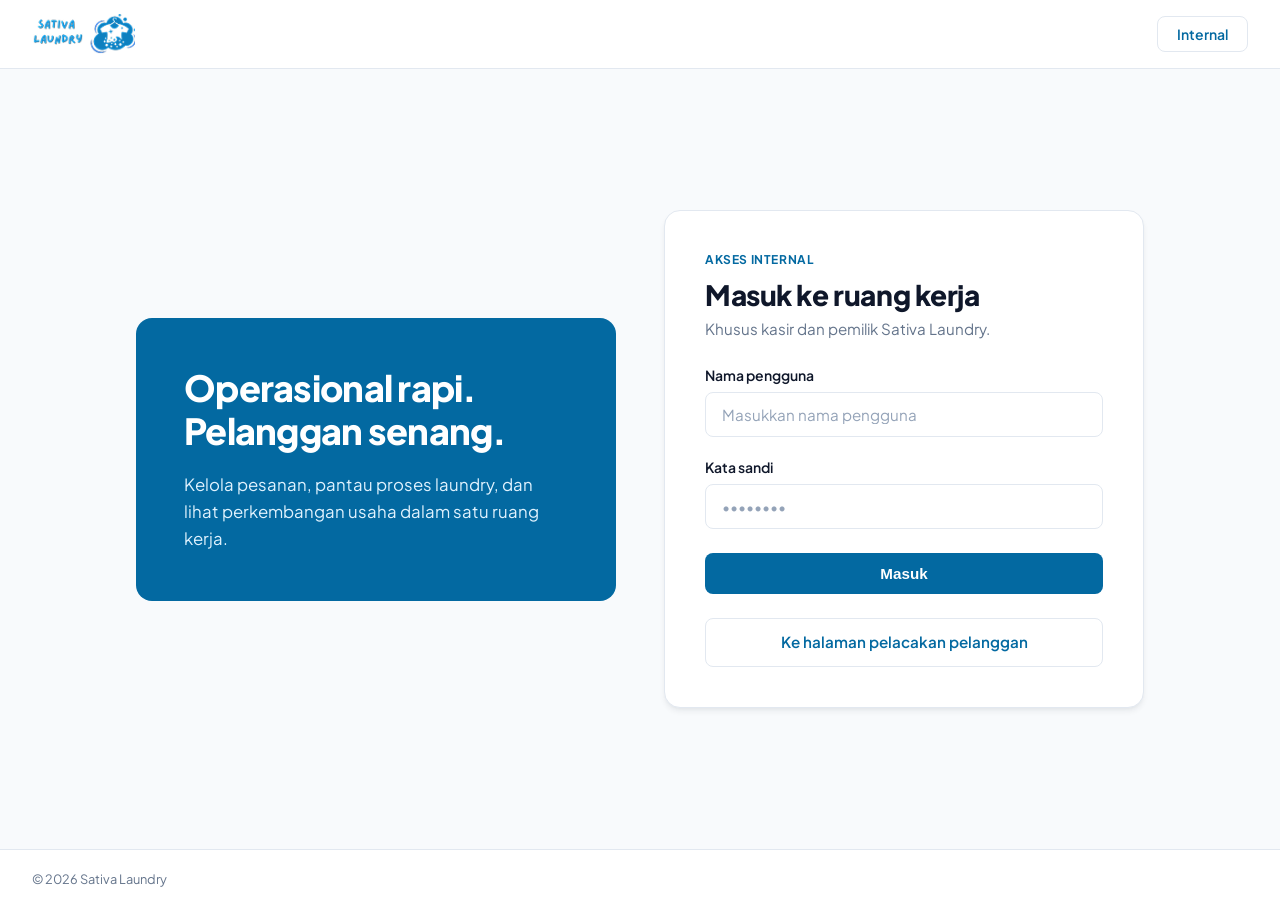
==== login.html @ 6f138ba1 "feat : Pegawai" ====
<!DOCTYPE html>
<html lang="id">
<head>
  <meta charset="UTF-8">
  <meta name="viewport" content="width=device-width, initial-scale=1.0">
  <title>Masuk ke Ruang Kerja - Sativa Laundry</title>
  <link rel="stylesheet" href="assets/css/style.css">
  <link rel="stylesheet" href="assets/css/login.css">
</head>
<body>
  <header class="app-header">
    <a href="login.html" class="brand-container">
      <img src="assets/img/Logo.png" alt="Sativa Laundry Logo" class="brand-logo">
    </a>
    <span class="user-pill-badge" tabindex="0">Internal</span>
  </header>

  <main class="login-page-container">
    <section class="login-hero-card" aria-hidden="true">
      <h1 class="login-hero-title">Operasional rapi. Pelanggan senang.</h1>
      <p class="login-hero-text">
        Kelola pesanan, pantau proses laundry, dan lihat perkembangan usaha dalam satu ruang kerja.
      </p>
    </section>

    <section class="login-card-form">
      <span class="login-badge-pill">AKSES INTERNAL</span>
      <h2 style="font-size: 1.75rem; font-weight: 800; margin-bottom: 0.35rem; color: var(--slate-900);">Masuk ke ruang kerja</h2>
      <p class="text-secondary" style="font-size: 0.95rem; margin-bottom: 1.5rem;">Khusus kasir dan pemilik Sativa Laundry.</p>

      <form id="loginForm" autocomplete="off" novalidate>
        <div class="form-group">
          <label for="usernameInput" class="form-label">Nama pengguna</label>
          <input 
            type="text" 
            id="usernameInput" 
            class="form-input" 
            placeholder="Masukkan nama pengguna" 
            required
            aria-describedby="loginErrorMsg"
          >
        </div>

        <div class="form-group" style="margin-bottom: 1.5rem;">
          <label for="passwordInput" class="form-label">Kata sandi</label>
          <input 
            type="password" 
            id="passwordInput" 
            class="form-input" 
            placeholder="••••••••" 
            required
            aria-describedby="loginErrorMsg"
          >
        </div>

        <button type="submit" id="btnLogin" class="btn btn-blue btn-block">
          Masuk
        </button>

        <div id="loginErrorMsg" class="form-error-msg" style="display: none; text-align: left; margin: 1rem 0 0.5rem;" role="alert">
          Pesan Gagal : nama pengguna atau kata sandi tidak sesuai.
        </div>

        <div style="margin-top: 1.5rem;">
          <a href="#" id="btnPelanggan" class="btn btn-white btn-block" style="border: 1px solid var(--color-border-subtle); color: var(--sky-700);">
            Ke halaman pelacakan pelanggan
          </a>
        </div>
      </form>
    </section>
  </main>

  <footer class="app-footer">
    © 2026 Sativa Laundry
  </footer>

  <script src="assets/js/store.js"></script>
  <script src="assets/js/auth.js"></script>
  <script>
    document.addEventListener('DOMContentLoaded', () => {
      const loginForm = document.getElementById('loginForm');
      const usernameInput = document.getElementById('usernameInput');
      const passwordInput = document.getElementById('passwordInput');
      const errorMsg = document.getElementById('loginErrorMsg');
      const btnPelanggan = document.getElementById('btnPelanggan');

      [usernameInput, passwordInput].forEach(input => {
        input.addEventListener('input', () => {
          errorMsg.style.display = 'none';
        });
      });

      function handleLogin() {
        const username = usernameInput.value;
        const password = passwordInput.value;

        const result = window.sativaAuth.login(username, password);
        if (result.success) {
          window.location.href = result.redirect;
        } else {
          errorMsg.textContent = result.message;
          errorMsg.style.display = 'block';
        }
      }

      loginForm.addEventListener('submit', (e) => {
        e.preventDefault();
        handleLogin();
      });

      btnPelanggan.addEventListener('click', (e) => {
        e.preventDefault();
        alert('Menuju ke halaman pelacakan pelanggan (Lacak Laundry publik).');
      });
    });
  </script>
</body>
</html>
---- assets/css/style.css ----
@import url('https://fonts.googleapis.com/css2?family=Plus+Jakarta+Sans:wght@400;500;600;700;800&display=swap');

:root {
  --neutral-white: #FFFFFF;

  --slate-50: #F8FAFC;
  --slate-200: #E2E8F0;
  --slate-500: #64748B;
  --slate-900: #0F172A;

  --sky-700: #0369A1;
  --sky-800: #075985;
  --sky-900: #0C4A6E;

  --green-700: #15803D;
  --amber-700: #B45309;
  --red-700: #B91C1C;

  --color-bg-canvas: #F8FAFC;
  --color-bg-surface: #FFFFFF;

  --color-text-primary: #0F172A;
  --color-text-secondary: #64748B;
  --color-text-on-accent: #FFFFFF;

  --color-focus-ring: #0369A1;

  --color-border-default: #64748B;
  --color-border-subtle: #E2E8F0;

  --color-status-success: #15803D;
  --color-status-warning: #B45309;
  --color-status-danger: #B91C1C;

  --btn-white-bg-primary: #FFFFFF;
  --btn-white-bg-hover: #F8FAFC;
  --btn-white-bg-active: #0C4A6E;
  --btn-white-bg-disable: #E2E8F0;

  --btn-blue-bg-primary: #0369A1;
  --btn-blue-bg-hover: #075985;
  --btn-blue-bg-active: #0C4A6E;
  --btn-blue-bg-disable: #E2E8F0;

  --radius-sm: 6px;
  --radius-md: 8px;
  --radius-lg: 12px;
  --radius-xl: 16px;
  --radius-2xl: 20px;
  --radius-pill: 9999px;

  --shadow-sm: 0 1px 2px 0 rgba(15, 23, 42, 0.05);
  --shadow-md: 0 4px 6px -1px rgba(15, 23, 42, 0.07), 0 2px 4px -2px rgba(15, 23, 42, 0.05);
  --shadow-lg: 0 10px 15px -3px rgba(15, 23, 42, 0.08), 0 4px 6px -4px rgba(15, 23, 42, 0.03);
  --shadow-modal: 0 20px 25px -5px rgba(15, 23, 42, 0.15), 0 8px 10px -6px rgba(15, 23, 42, 0.1);
}

*, *::before, *::after {
  box-sizing: border-box;
  margin: 0;
  padding: 0;
}

body {
  font-family: 'Plus Jakarta Sans', -apple-system, BlinkMacSystemFont, 'Segoe UI', Roboto, Helvetica, Arial, sans-serif;
  background-color: var(--color-bg-canvas);
  color: var(--color-text-primary);
  line-height: 1.5;
  -webkit-font-smoothing: antialiased;
  -moz-osx-font-smoothing: grayscale;
  min-height: 100vh;
  display: flex;
  flex-direction: column;
}

h1, h2, h3, h4, h5, h6 {
  color: var(--color-text-primary);
  font-weight: 700;
  line-height: 1.25;
}

h1 {
  font-size: 2rem;
  letter-spacing: -0.02em;
}

h2 {
  font-size: 1.5rem;
  letter-spacing: -0.015em;
}

h3 {
  font-size: 1.2rem;
}

.text-secondary {
  color: var(--color-text-secondary);
}

.text-success {
  color: var(--color-status-success);
}

.text-warning {
  color: var(--color-status-warning);
}

.text-danger {
  color: var(--color-status-danger);
}

.text-primary-blue {
  color: var(--sky-700);
}

.btn {
  display: inline-flex;
  align-items: center;
  justify-content: center;
  gap: 0.5rem;
  padding: 0.75rem 1.25rem;
  font-size: 0.95rem;
  font-weight: 600;
  border-radius: var(--radius-md);
  cursor: pointer;
  text-decoration: none;
  transition: all 0.15s ease-in-out;
  user-select: none;
  border: none;
  outline: none;
  text-align: center;
}

.btn:focus-visible {
  outline: 2px solid var(--color-focus-ring);
  outline-offset: 2px;
}

.btn-blue {
  background-color: var(--btn-blue-bg-primary);
  color: var(--color-text-on-accent);
  border: none;
}

.btn-blue:hover:not(:disabled) {
  background-color: var(--btn-blue-bg-hover);
  color: var(--color-text-on-accent);
}

.btn-blue:active:not(:disabled) {
  background-color: var(--btn-blue-bg-active);
  color: var(--color-text-on-accent);
}

.btn-blue:disabled,
.btn-blue.disabled {
  background-color: var(--btn-blue-bg-disable);
  color: var(--color-text-secondary);
  cursor: not-allowed;
}

.btn-white {
  background-color: var(--btn-white-bg-primary);
  color: var(--sky-700);
  border: 1px solid var(--color-border-default);
}

.btn-white:hover:not(:disabled) {
  background-color: var(--btn-white-bg-hover);
  color: var(--sky-700);
  border: 1px solid var(--sky-700);
}

.btn-white:active:not(:disabled) {
  background-color: var(--btn-white-bg-active);
  color: var(--color-text-on-accent);
  border: 1px solid transparent;
}

.btn-white:disabled,
.btn-white.disabled {
  background-color: var(--btn-white-bg-disable);
  color: var(--color-text-secondary);
  border: 1px solid transparent;
  cursor: not-allowed;
}

.btn-block {
  width: 100%;
}

.form-group {
  margin-bottom: 1.25rem;
}

.form-label {
  display: block;
  font-size: 0.875rem;
  font-weight: 600;
  color: var(--color-text-primary);
  margin-bottom: 0.375rem;
}

.form-label .required {
  color: var(--red-700);
  margin-left: 2px;
}

.form-input,
.form-select,
.form-textarea {
  width: 100%;
  padding: 0.75rem 1rem;
  font-size: 0.95rem;
  font-family: inherit;
  color: var(--color-text-primary);
  background-color: var(--color-bg-surface);
  border: 1px solid var(--color-border-subtle);
  border-radius: var(--radius-md);
  outline: none;
  transition: border-color 0.15s ease-in-out, box-shadow 0.15s ease-in-out;
}

.form-select {
  appearance: none;
  -webkit-appearance: none;
  -moz-appearance: none;
  background-image: url("data:image/svg+xml,%3Csvg xmlns='http://www.w3.org/2000/svg' width='16' height='16' viewBox='0 0 24 24' fill='none' stroke='%230F172A' stroke-width='2' stroke-linecap='round' stroke-linejoin='round'%3E%3Cpolyline points='6 9 12 15 18 9'%3E%3C/polyline%3E%3C/svg%3E");
  background-repeat: no-repeat;
  background-position: right 0.85rem center;
  background-size: 16px 16px;
  padding-right: 2.25rem;
  cursor: pointer;
}

.form-input:focus,
.form-select:focus,
.form-textarea:focus {
  border-color: var(--color-focus-ring);
  outline: 2px solid var(--color-focus-ring);
  outline-offset: 1px;
}

.form-input::placeholder,
.form-textarea::placeholder {
  color: #94A3B8;
}

.form-helper {
  font-size: 0.8rem;
  color: var(--color-text-secondary);
  margin-top: 0.35rem;
}

.form-error-msg {
  font-size: 0.875rem;
  color: var(--red-700);
  margin-top: 0.5rem;
  font-weight: 500;
}

.badge-status {
  display: inline-flex;
  align-items: center;
  gap: 0.35rem;
  padding: 0.3rem 0.75rem;
  border-radius: var(--radius-sm);
  font-size: 0.8rem;
  font-weight: 600;
  line-height: 1.2;
}

.badge-diterima {
  background-color: var(--sky-700);
  color: #FFFFFF;
}

.badge-dicuci,
.badge-disetrika {
  background-color: var(--amber-700);
  color: #FFFFFF;
}

.badge-selesai {
  background-color: var(--green-700);
  color: #FFFFFF;
}

.badge-diambil {
  background-color: var(--slate-500);
  color: #FFFFFF;
}

.app-header {
  background-color: var(--color-bg-surface);
  border-bottom: 1px solid var(--color-border-subtle);
  padding: 0.875rem 2rem;
  display: flex;
  align-items: center;
  justify-content: space-between;
  position: sticky;
  top: 0;
  z-index: 40;
}

.brand-container {
  display: flex;
  align-items: center;
  gap: 0.75rem;
  text-decoration: none;
}

.brand-logo {
  height: 40px;
  width: auto;
  object-fit: contain;
}

.user-pill-badge {
  display: inline-flex;
  align-items: center;
  padding: 0.4rem 1.2rem;
  border: 1px solid var(--color-border-subtle);
  border-radius: var(--radius-md);
  font-size: 0.875rem;
  font-weight: 600;
  color: var(--sky-700);
  background: var(--neutral-white);
  cursor: pointer;
  transition: all 0.15s ease;
}

.user-pill-badge:hover {
  background-color: var(--slate-50);
  border-color: var(--sky-700);
}

.modal-overlay {
  position: fixed;
  inset: 0;
  background-color: rgba(15, 23, 42, 0.45);
  backdrop-filter: blur(2px);
  display: flex;
  align-items: center;
  justify-content: center;
  padding: 1.5rem;
  z-index: 100;
  opacity: 0;
  visibility: hidden;
  transition: opacity 0.2s ease, visibility 0.2s ease;
}

.modal-overlay.active {
  opacity: 1;
  visibility: visible;
}

.modal-dialog {
  background-color: #FFFFFF;
  border-radius: 24px;
  width: 100%;
  max-width: 420px;
  padding: 2rem 1.75rem 1.75rem;
  box-shadow: var(--shadow-modal);
  transform: scale(0.95);
  transition: transform 0.2s cubic-bezier(0.16, 1, 0.3, 1);
  text-align: left;
}

.modal-overlay.active .modal-dialog {
  transform: scale(1);
}

.modal-tag {
  font-size: 0.8rem;
  font-weight: 700;
  color: var(--green-700);
  letter-spacing: 0.06em;
  text-transform: uppercase;
  margin-bottom: 0.5rem;
}

.modal-title {
  font-size: 1.5rem;
  font-weight: 800;
  color: var(--slate-900);
  line-height: 1.25;
  margin-bottom: 0.75rem;
}

.modal-desc {
  font-size: 0.95rem;
  color: var(--slate-500);
  line-height: 1.55;
  margin-bottom: 1.5rem;
}

.app-footer {
  text-align: left;
  padding: 1.25rem 2rem;
  font-size: 0.8rem;
  color: var(--slate-500);
  border-top: 1px solid var(--color-border-subtle);
  background-color: var(--color-bg-surface);
  margin-top: auto;
}
---- assets/css/login.css ----
.login-page-container {
  display: flex;
  align-items: center;
  justify-content: center;
  min-height: calc(100vh - 70px - 50px);
  padding: 2rem;
  gap: 3rem;
}

.login-hero-card {
  background-color: var(--sky-700);
  color: #FFFFFF;
  border-radius: var(--radius-xl);
  padding: 3rem;
  max-width: 480px;
  display: flex;
  flex-direction: column;
  justify-content: center;
}

.login-hero-title {
  font-size: 2.25rem;
  font-weight: 800;
  line-height: 1.2;
  margin-bottom: 1.25rem;
  color: #FFFFFF;
}

.login-hero-text {
  font-size: 1.05rem;
  line-height: 1.6;
  color: #E0F2FE;
}

.login-card-form {
  background: var(--color-bg-surface);
  border: 1px solid var(--color-border-subtle);
  border-radius: var(--radius-xl);
  padding: 2.5rem;
  width: 100%;
  max-width: 480px;
  box-shadow: var(--shadow-md);
}

.login-badge-pill {
  font-size: 0.75rem;
  font-weight: 700;
  letter-spacing: 0.05em;
  color: var(--sky-700);
  text-transform: uppercase;
  margin-bottom: 0.5rem;
  display: block;
}

@media (max-width: 1023px) {
  .login-page-container {
    padding: 1.5rem;
    gap: 0;
  }

  .login-hero-card {
    display: none !important;
  }

  .login-card-form {
    max-width: 100%;
    padding: 2rem;
  }
}

@media (max-width: 767px) {
  .login-page-container {
    padding: 1rem;
  }

  .login-hero-card {
    display: none !important;
  }

  .login-card-form {
    padding: 1.5rem 1.25rem;
    box-shadow: none;
    border: none;
    background: transparent;
  }
}
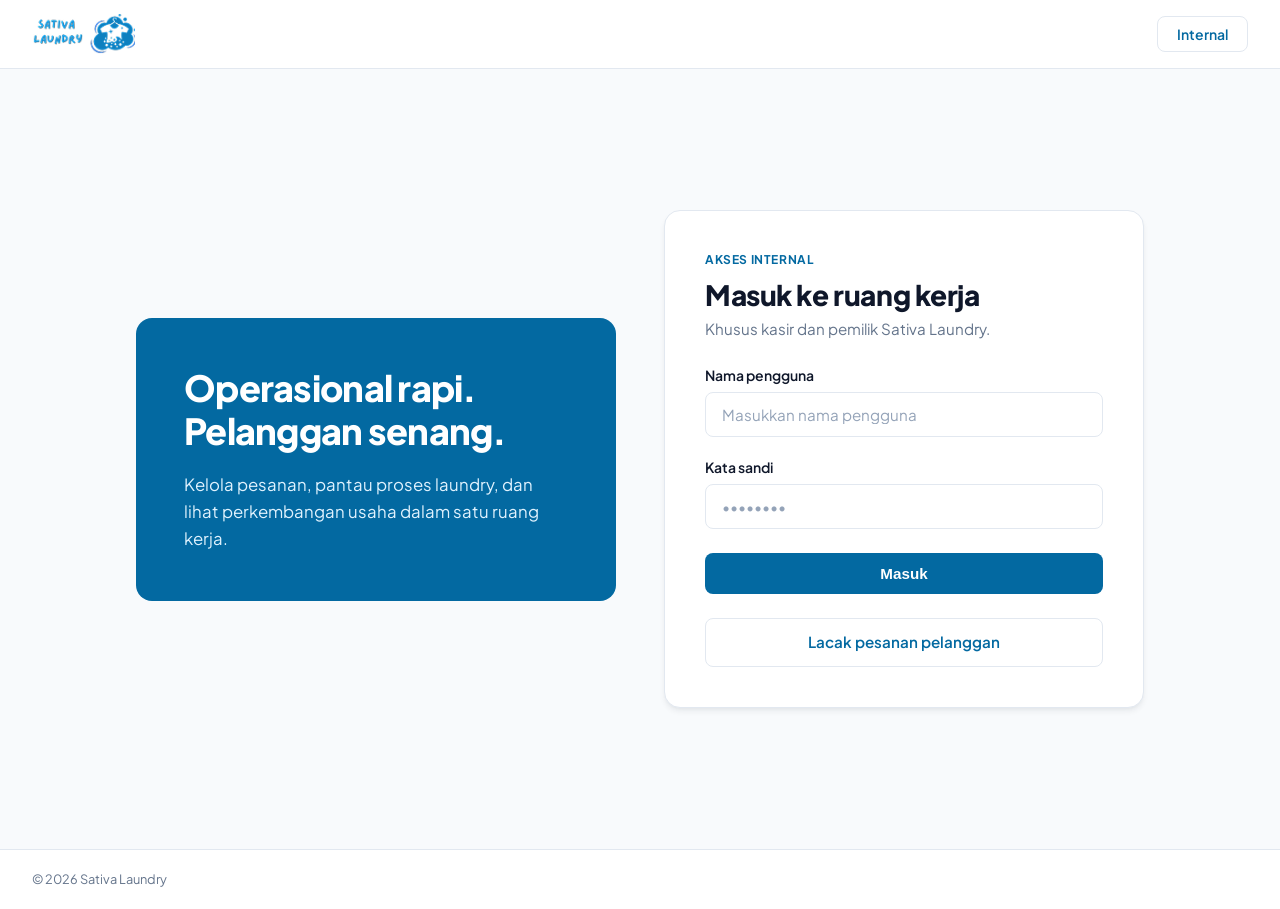
==== commit f9ca578d: "Integrate customer tracking with login navigation" ====
--- a/login.html
+++ b/login.html
@@ -62,8 +62,8 @@
         </div>
 
         <div style="margin-top: 1.5rem;">
-          <a href="#" id="btnPelanggan" class="btn btn-white btn-block" style="border: 1px solid var(--color-border-subtle); color: var(--sky-700);">
-            Ke halaman pelacakan pelanggan
+          <a href="pelanggan.html" id="btnPelanggan" class="btn btn-white btn-block" style="border: 1px solid var(--color-border-subtle); color: var(--sky-700);">
+          Lacak pesanan pelanggan
           </a>
         </div>
       </form>
@@ -108,10 +108,6 @@
         handleLogin();
       });
 
-      btnPelanggan.addEventListener('click', (e) => {
-        e.preventDefault();
-        alert('Menuju ke halaman pelacakan pelanggan (Lacak Laundry publik).');
-      });
     });
   </script>
 </body>
